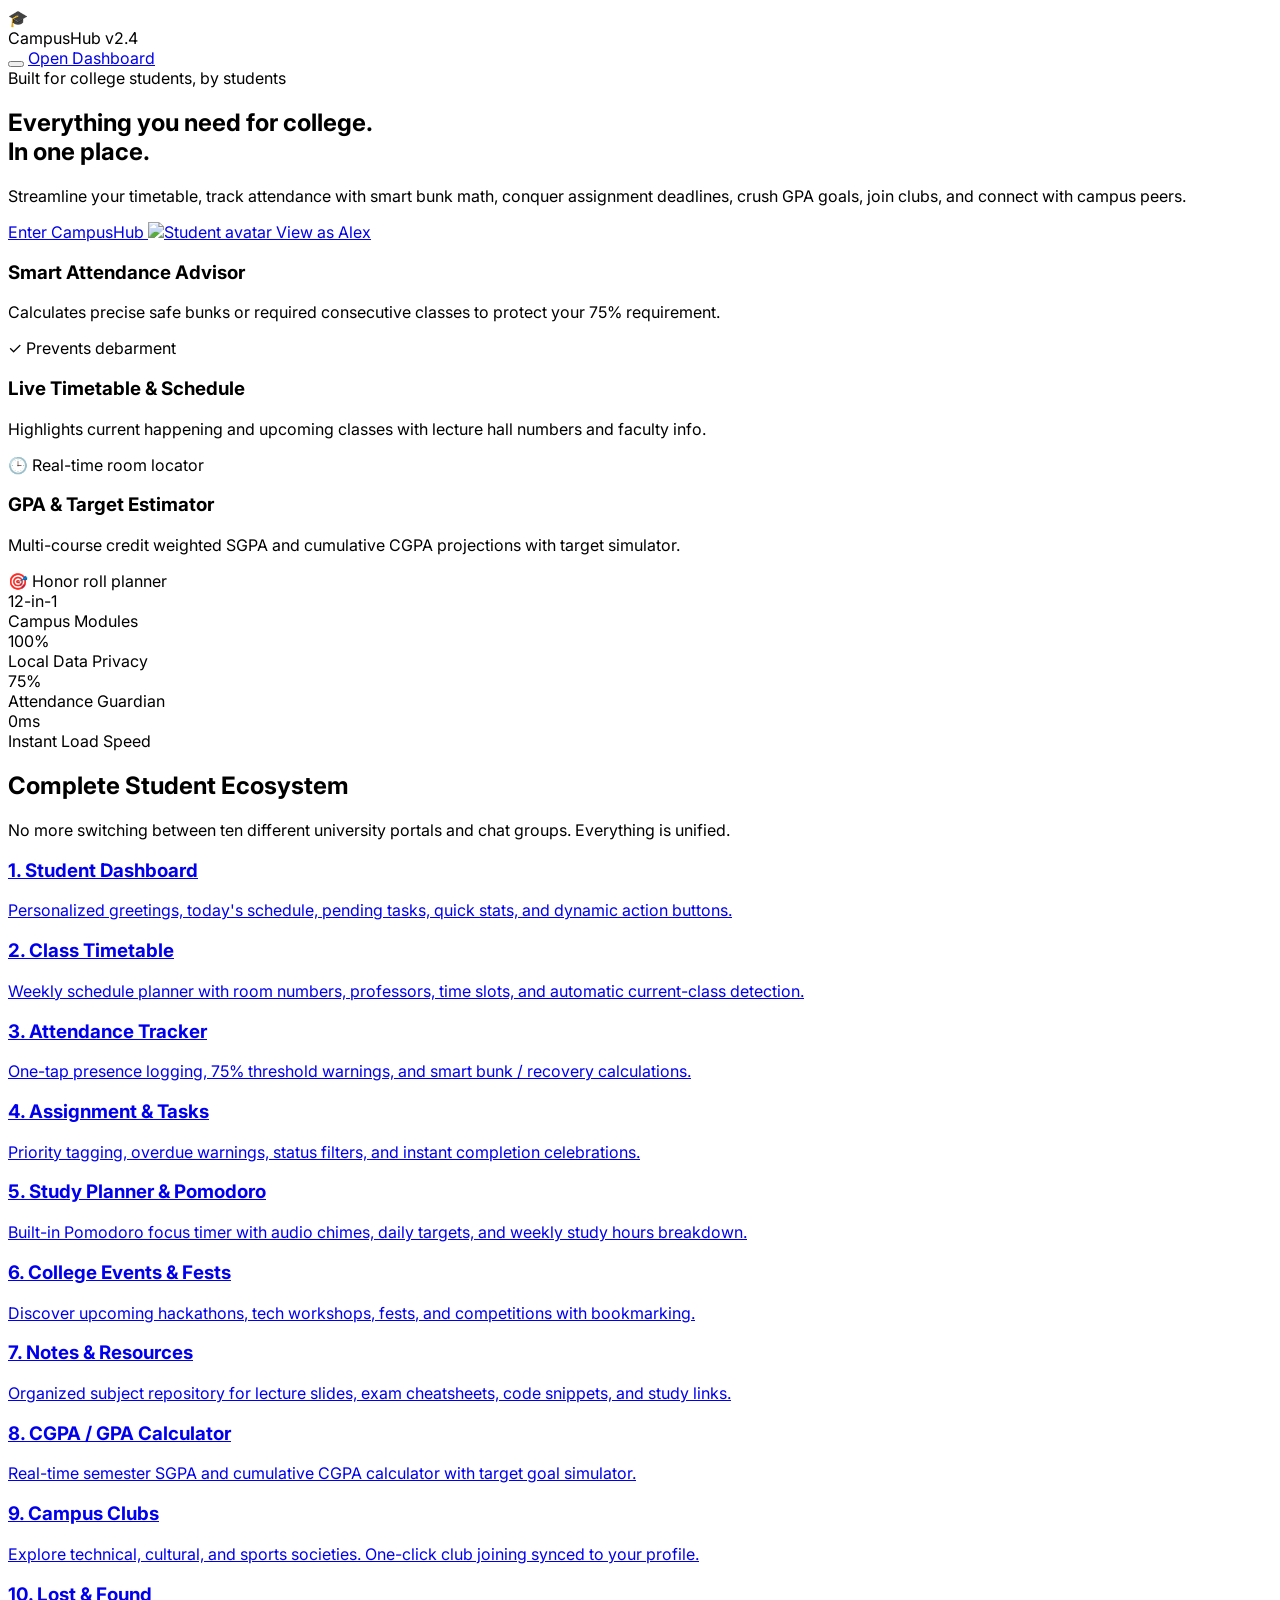
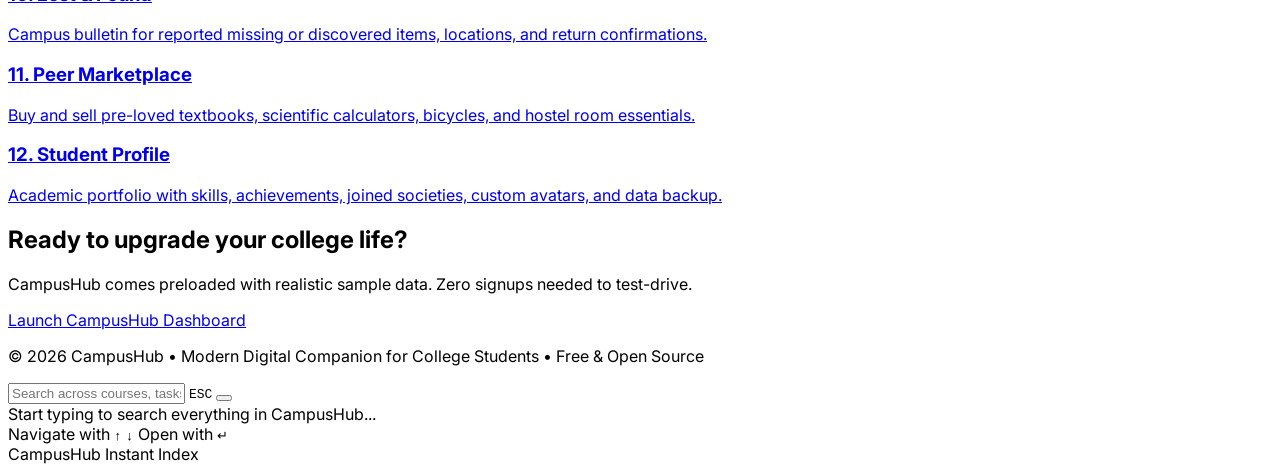
==== index.html @ d8a681b9 "Initial commit of CampusHub application" ====
<!DOCTYPE html>
<html lang="en" class="h-full">
<head>
  <meta charset="UTF-8">
  <meta name="viewport" content="width=device-width, initial-scale=1.0">
  <title>CampusHub — Digital Companion for College Students</title>

  <!-- Google Fonts: Inter -->
  <link rel="preconnect" href="https://fonts.googleapis.com">
  <link rel="preconnect" href="https://fonts.gstatic.com" crossorigin>
  <link href="https://fonts.googleapis.com/css2?family=Inter:wght@300;400;500;600;700;800;900&display=swap" rel="stylesheet">

  <!-- Tailwind CSS CDN with configuration -->
  <script src="https://cdn.tailwindcss.com"></script>
  <script>
    tailwind.config = {
      darkMode: 'class',
      theme: {
        extend: {
          fontFamily: {
            sans: ['Inter', 'system-ui', 'sans-serif'],
          },
          colors: {
            brand: {
              50: '#eef2ff',
              100: '#e0e7ff',
              500: '#6366f1',
              600: '#4f46e5',
              700: '#4338ca',
            }
          }
        }
      }
    }
  </script>

  <!-- Lucide Icons -->
  <script src="https://unpkg.com/lucide@latest"></script>

  <!-- Canvas Confetti -->
  <script src="https://cdn.jsdelivr.net/npm/canvas-confetti@1.9.2/dist/confetti.browser.min.js"></script>

  <!-- Custom Stylesheet -->
  <link rel="stylesheet" href="css/styles.css">
</head>
<body class="h-full bg-slate-50 dark:bg-slate-950 text-slate-800 dark:text-slate-100 antialiased flex flex-col font-sans transition-colors duration-200">

  <!-- Toast Notification Container -->
  <div id="toast-container" class="fixed bottom-5 right-5 z-[9999] flex flex-col gap-2 pointer-events-none max-w-sm w-full px-4 sm:px-0 [&>*]:pointer-events-auto"></div>

  <!-- App Wrapper -->
  <div id="app-root" class="min-h-full flex flex-col">
    <!-- Rendered dynamically by app.js: Either Landing Page or Main App Shell -->
  </div>

  <!-- Global Search Modal (Ctrl/Cmd + K) -->
  <div id="global-search-modal" class="fixed inset-0 z-50 hidden bg-slate-900/60 backdrop-blur-sm flex items-start justify-center pt-20 p-4">
    <div class="w-full max-w-2xl bg-white dark:bg-slate-900 rounded-3xl shadow-2xl border border-slate-200 dark:border-slate-800 overflow-hidden modal-enter">
      <!-- Input box -->
      <div class="p-4 border-b border-slate-100 dark:border-slate-800 flex items-center gap-3">
        <i data-lucide="search" class="w-5 h-5 text-indigo-500 shrink-0"></i>
        <input type="text" id="global-search-input" placeholder="Search across courses, tasks, events, notes, clubs, marketplace... (Esc to close)" class="w-full bg-transparent text-sm sm:text-base text-slate-900 dark:text-white placeholder-slate-400 focus:outline-none">
        <kbd class="hidden sm:inline-block text-[11px] px-2 py-0.5 rounded bg-slate-100 dark:bg-slate-800 text-slate-500 font-mono">ESC</kbd>
        <button id="global-search-close" class="p-1 rounded-lg text-slate-400 hover:text-slate-600 sm:hidden">
          <i data-lucide="x" class="w-5 h-5"></i>
        </button>
      </div>

      <!-- Results list -->
      <div id="global-search-results" class="max-h-[60vh] overflow-y-auto p-3 space-y-2">
        <div class="text-center py-8 text-slate-400 text-xs font-medium">
          Start typing to search everything in CampusHub...
        </div>
      </div>

      <!-- Footer navigation hints -->
      <div class="px-4 py-2.5 bg-slate-50 dark:bg-slate-800/50 border-t border-slate-100 dark:border-slate-800 text-[11px] text-slate-500 flex items-center justify-between">
        <div class="flex items-center gap-3">
          <span>Navigate with <kbd class="px-1.5 py-0.5 rounded bg-white dark:bg-slate-700 font-mono shadow-xs">↑</kbd> <kbd class="px-1.5 py-0.5 rounded bg-white dark:bg-slate-700 font-mono shadow-xs">↓</kbd></span>
          <span>Open with <kbd class="px-1.5 py-0.5 rounded bg-white dark:bg-slate-700 font-mono shadow-xs">↵</kbd></span>
        </div>
        <span>CampusHub Instant Index</span>
      </div>
    </div>
  </div>

  <!-- ES Module Application Controller -->
  <script type="module" src="js/app.js"></script>
</body>
</html>
---- css/styles.css ----
/* CampusHub Custom Styles & Theme Support */
:root {
  --primary: #6366f1;
  --primary-hover: #4f46e5;
  --secondary: #ec4899;
  --accent: #8b5cf6;
}

/* Smooth scrolling */
html {
  scroll-behavior: smooth;
  font-family: 'Inter', system-ui, -apple-system, BlinkMacSystemFont, 'Segoe UI', Roboto, Oxygen, Ubuntu, Cantarell, sans-serif;
}

/* Custom Scrollbar */
::-webkit-scrollbar {
  width: 6px;
  height: 6px;
}
::-webkit-scrollbar-track {
  background: rgba(0, 0, 0, 0.03);
}
.dark ::-webkit-scrollbar-track {
  background: rgba(255, 255, 255, 0.03);
}
::-webkit-scrollbar-thumb {
  background: rgba(156, 163, 175, 0.5);
  border-radius: 9999px;
}
::-webkit-scrollbar-thumb:hover {
  background: rgba(107, 114, 128, 0.8);
}

/* Glassmorphic effects */
.glass-card {
  background: rgba(255, 255, 255, 0.9);
  backdrop-filter: blur(12px);
  -webkit-backdrop-filter: blur(12px);
  border: 1px solid rgba(229, 231, 235, 0.8);
}
.dark .glass-card {
  background: rgba(17, 24, 39, 0.88);
  backdrop-filter: blur(12px);
  -webkit-backdrop-filter: blur(12px);
  border: 1px solid rgba(55, 65, 81, 0.7);
}

/* Modern Gradient Accents */
.bg-gradient-brand {
  background: linear-gradient(135deg, #6366f1 0%, #8b5cf6 50%, #d946ef 100%);
}

.text-gradient-brand {
  background: linear-gradient(135deg, #4f46e5 0%, #7c3aed 50%, #db2777 100%);
  -webkit-background-clip: text;
  -webkit-text-fill-color: transparent;
}
.dark .text-gradient-brand {
  background: linear-gradient(135deg, #818cf8 0%, #a78bfa 50%, #f472b6 100%);
  -webkit-background-clip: text;
  -webkit-text-fill-color: transparent;
}

/* Pulse badge */
@keyframes soft-pulse {
  0%, 100% { opacity: 1; transform: scale(1); }
  50% { opacity: 0.85; transform: scale(1.04); }
}
.animate-soft-pulse {
  animation: soft-pulse 2s cubic-bezier(0.4, 0, 0.6, 1) infinite;
}

/* Card hover lift */
.card-hover-lift {
  transition: transform 0.2s cubic-bezier(0.16, 1, 0.3, 1), box-shadow 0.2s cubic-bezier(0.16, 1, 0.3, 1);
}
.card-hover-lift:hover {
  transform: translateY(-2px);
  box-shadow: 0 10px 25px -5px rgba(0, 0, 0, 0.08), 0 8px 10px -6px rgba(0, 0, 0, 0.05);
}
.dark .card-hover-lift:hover {
  box-shadow: 0 10px 25px -5px rgba(0, 0, 0, 0.4), 0 8px 10px -6px rgba(0, 0, 0, 0.3);
}

/* Modal animation */
@keyframes modal-pop {
  0% { opacity: 0; transform: scale(0.96) translateY(8px); }
  100% { opacity: 1; transform: scale(1) translateY(0); }
}
.modal-enter {
  animation: modal-pop 0.2s cubic-bezier(0.16, 1, 0.3, 1) forwards;
}

/* Circular timer progress */
.timer-ring-circle {
  transition: stroke-dashoffset 0.5s ease-in-out;
  transform: rotate(-90deg);
  transform-origin: 50% 50%;
}
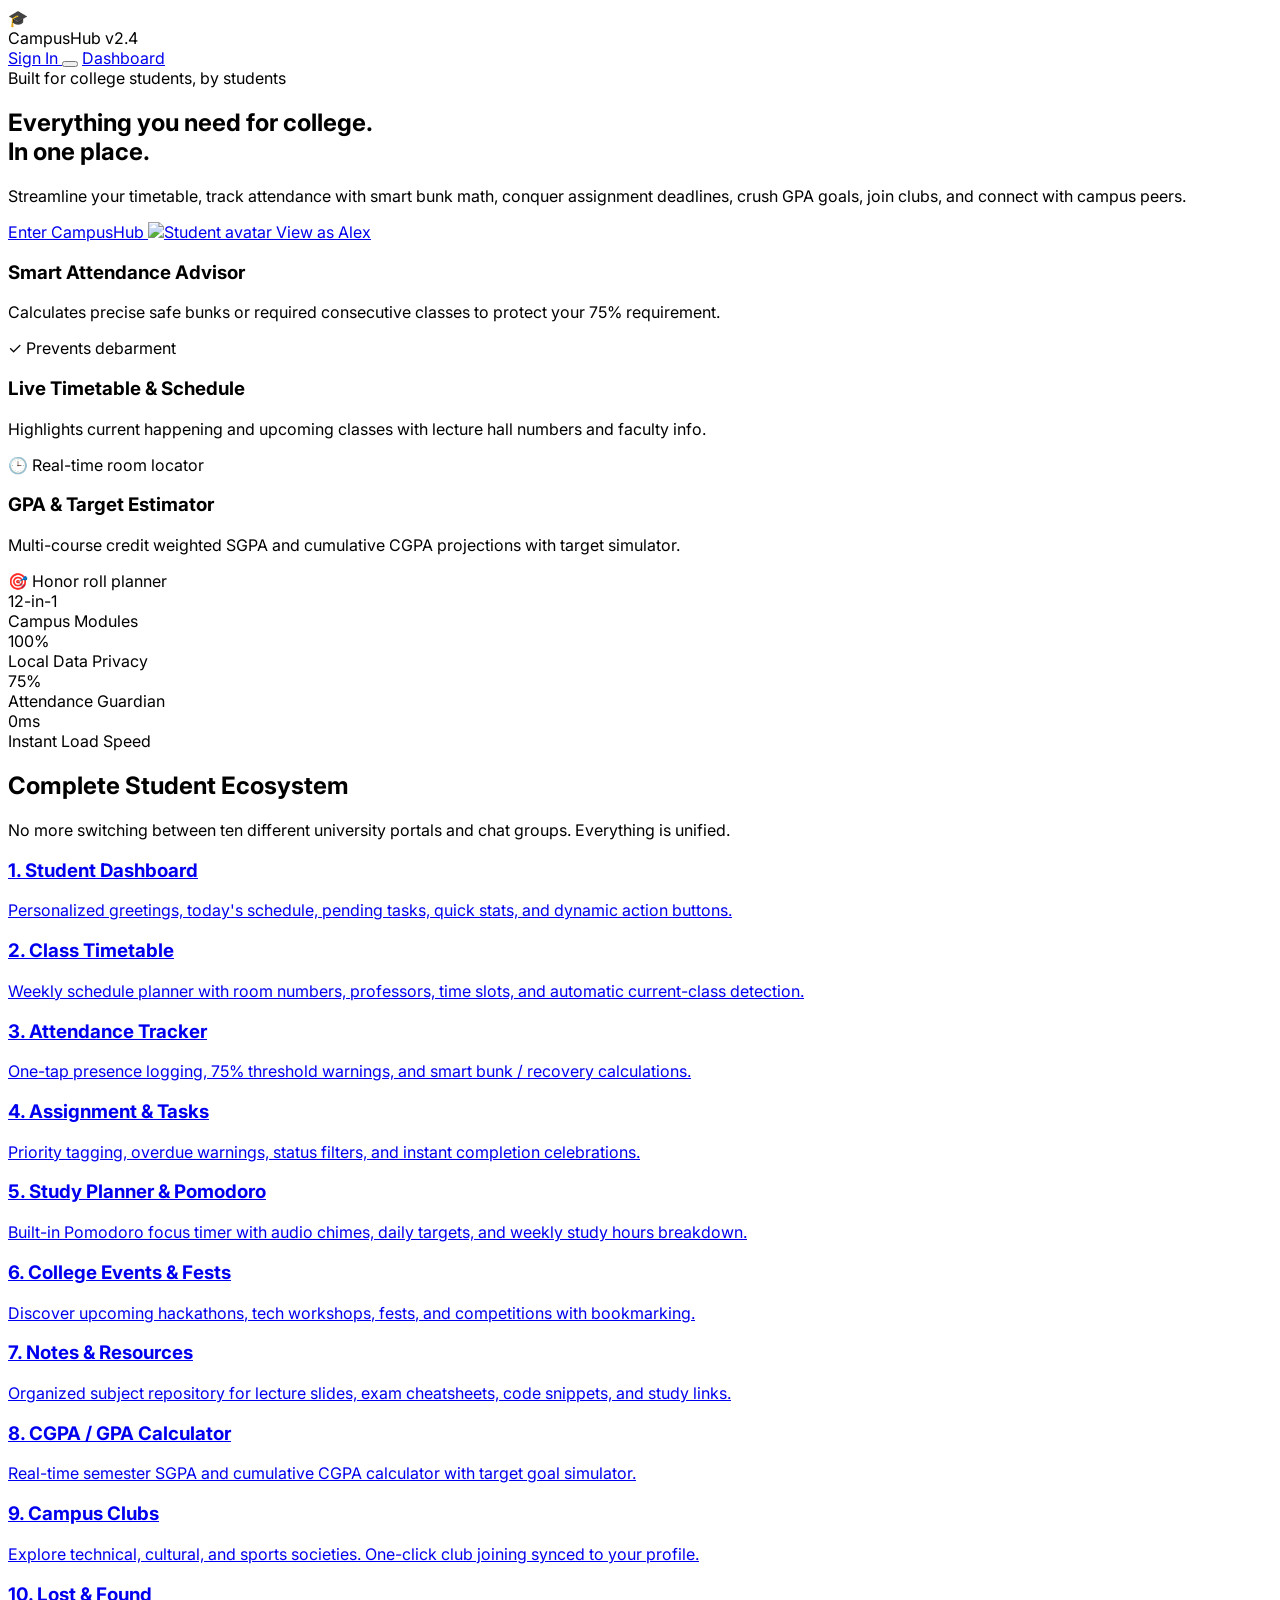
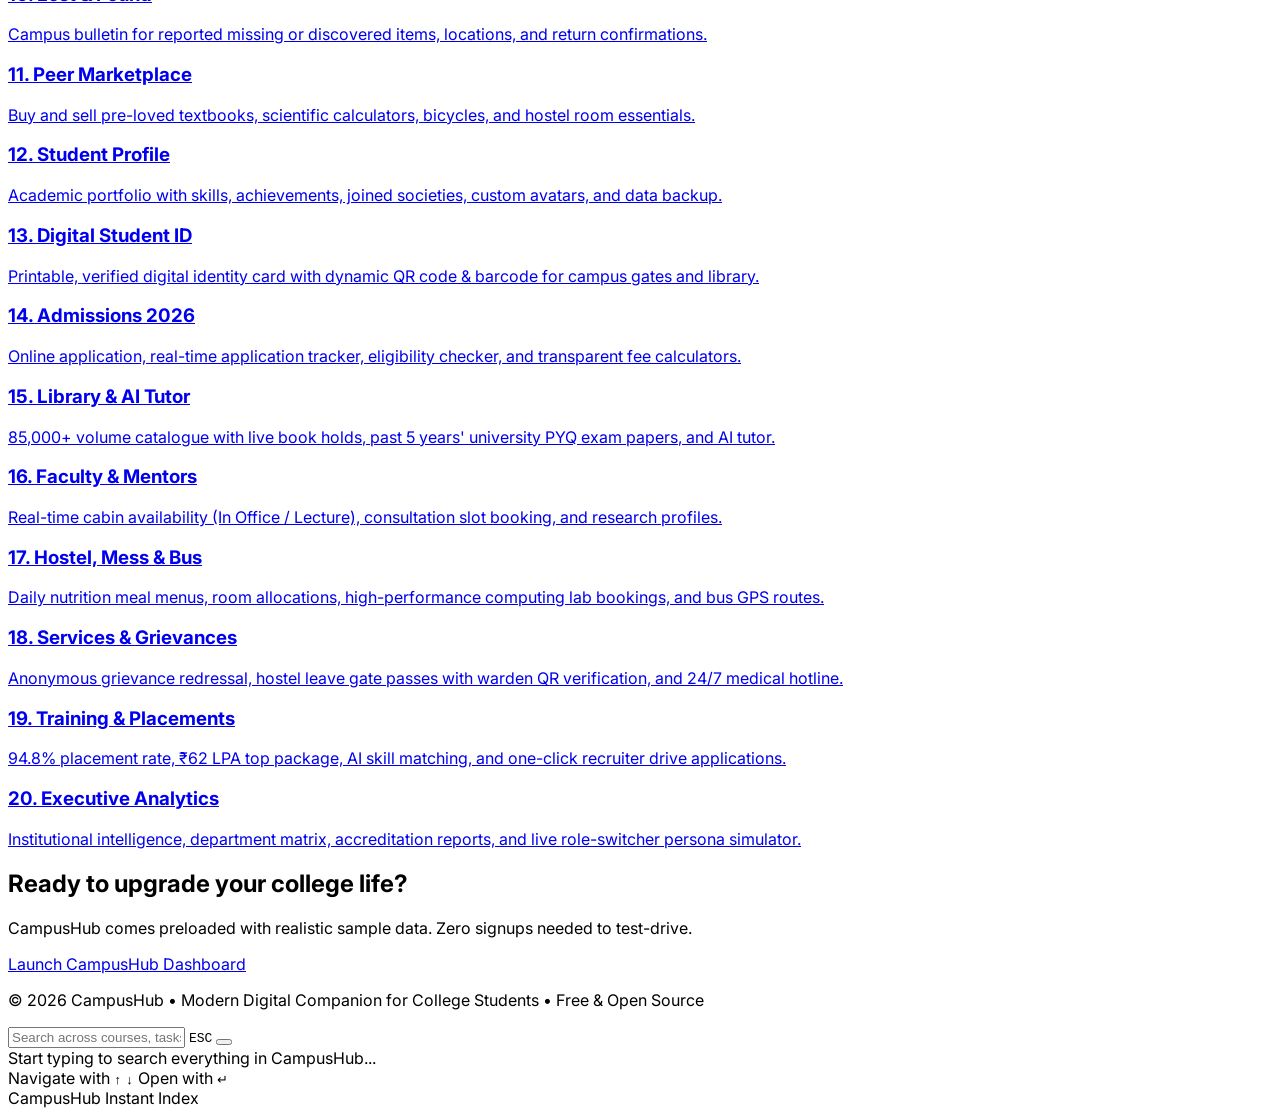
==== commit 14077058: "feat: complete Supabase PostgreSQL cloud integration, RLS schema, and auth config modal" ====
--- a/index.html
+++ b/index.html
@@ -36,6 +36,9 @@
 
   <!-- Lucide Icons -->
   <script src="https://unpkg.com/lucide@latest"></script>
+
+  <!-- Supabase JS Client SDK -->
+  <script src="https://cdn.jsdelivr.net/npm/@supabase/supabase-js@2"></script>
 
   <!-- Canvas Confetti -->
   <script src="https://cdn.jsdelivr.net/npm/canvas-confetti@1.9.2/dist/confetti.browser.min.js"></script>
